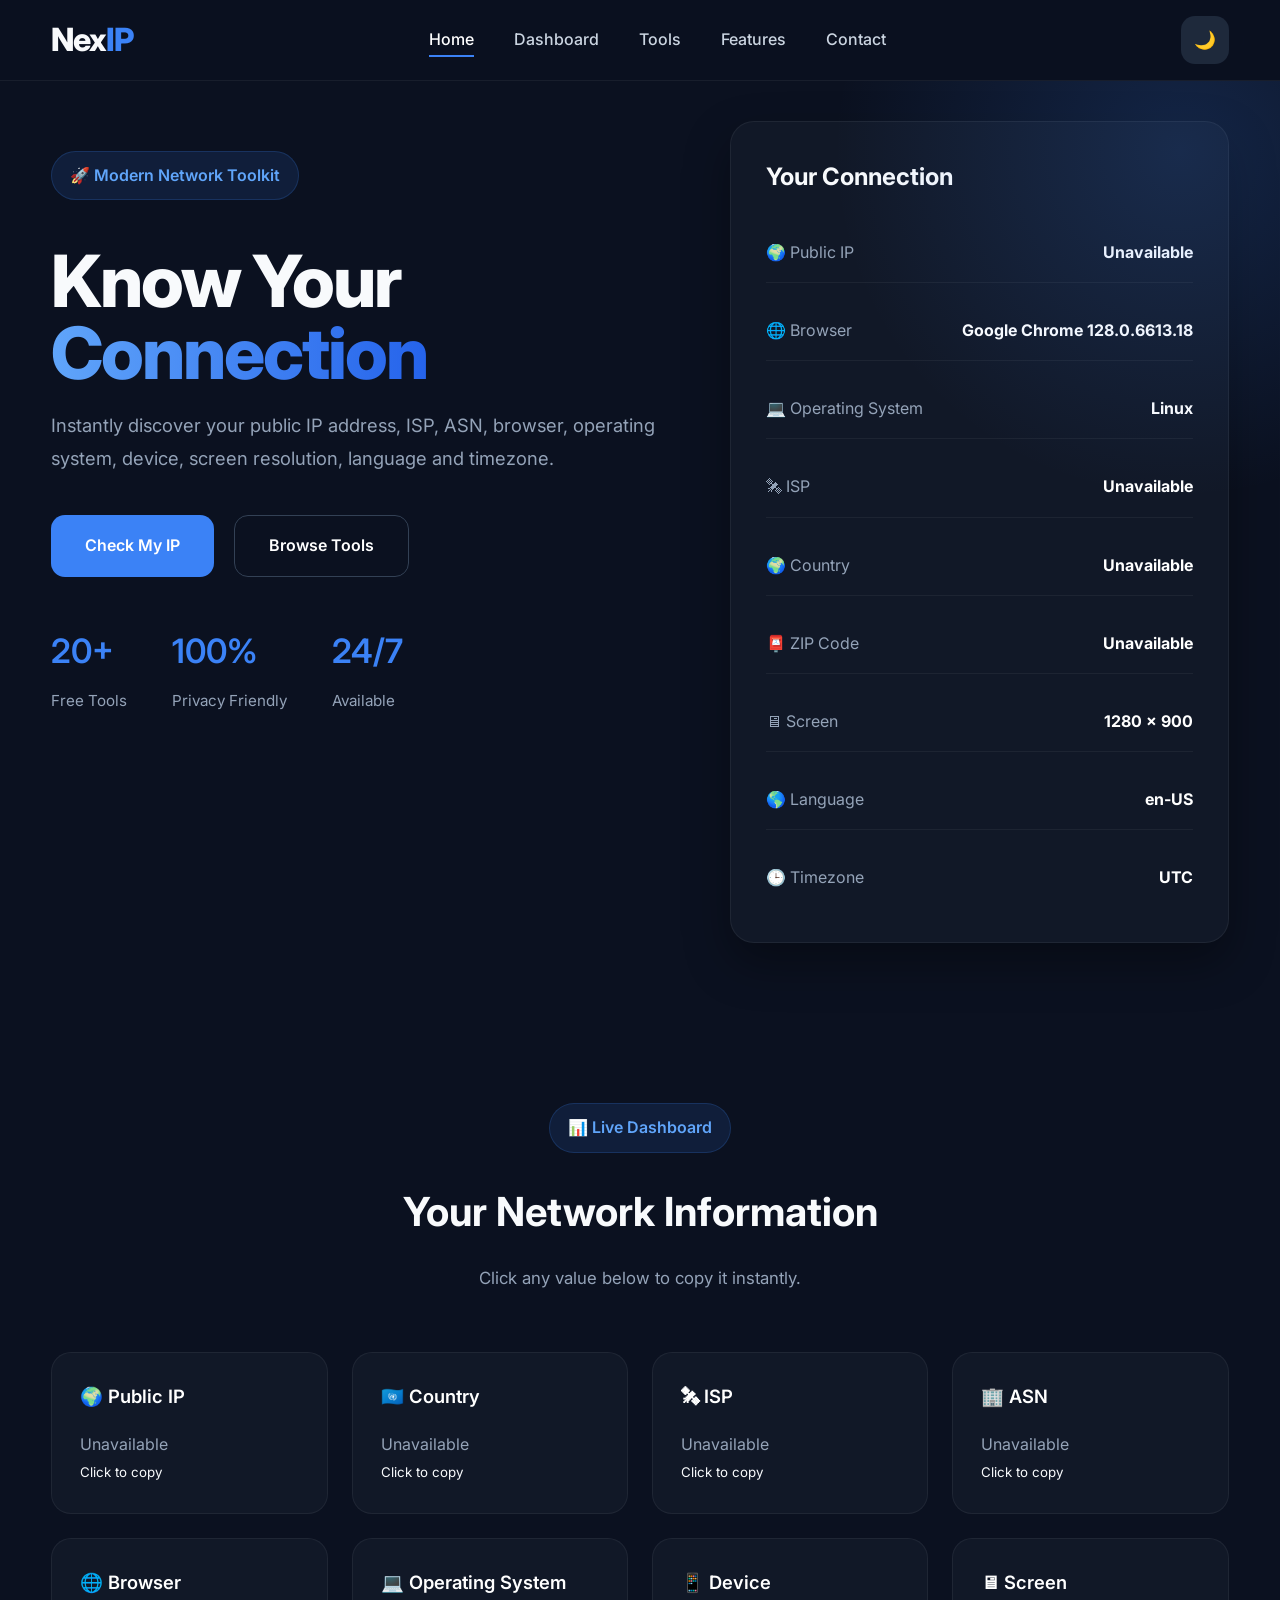
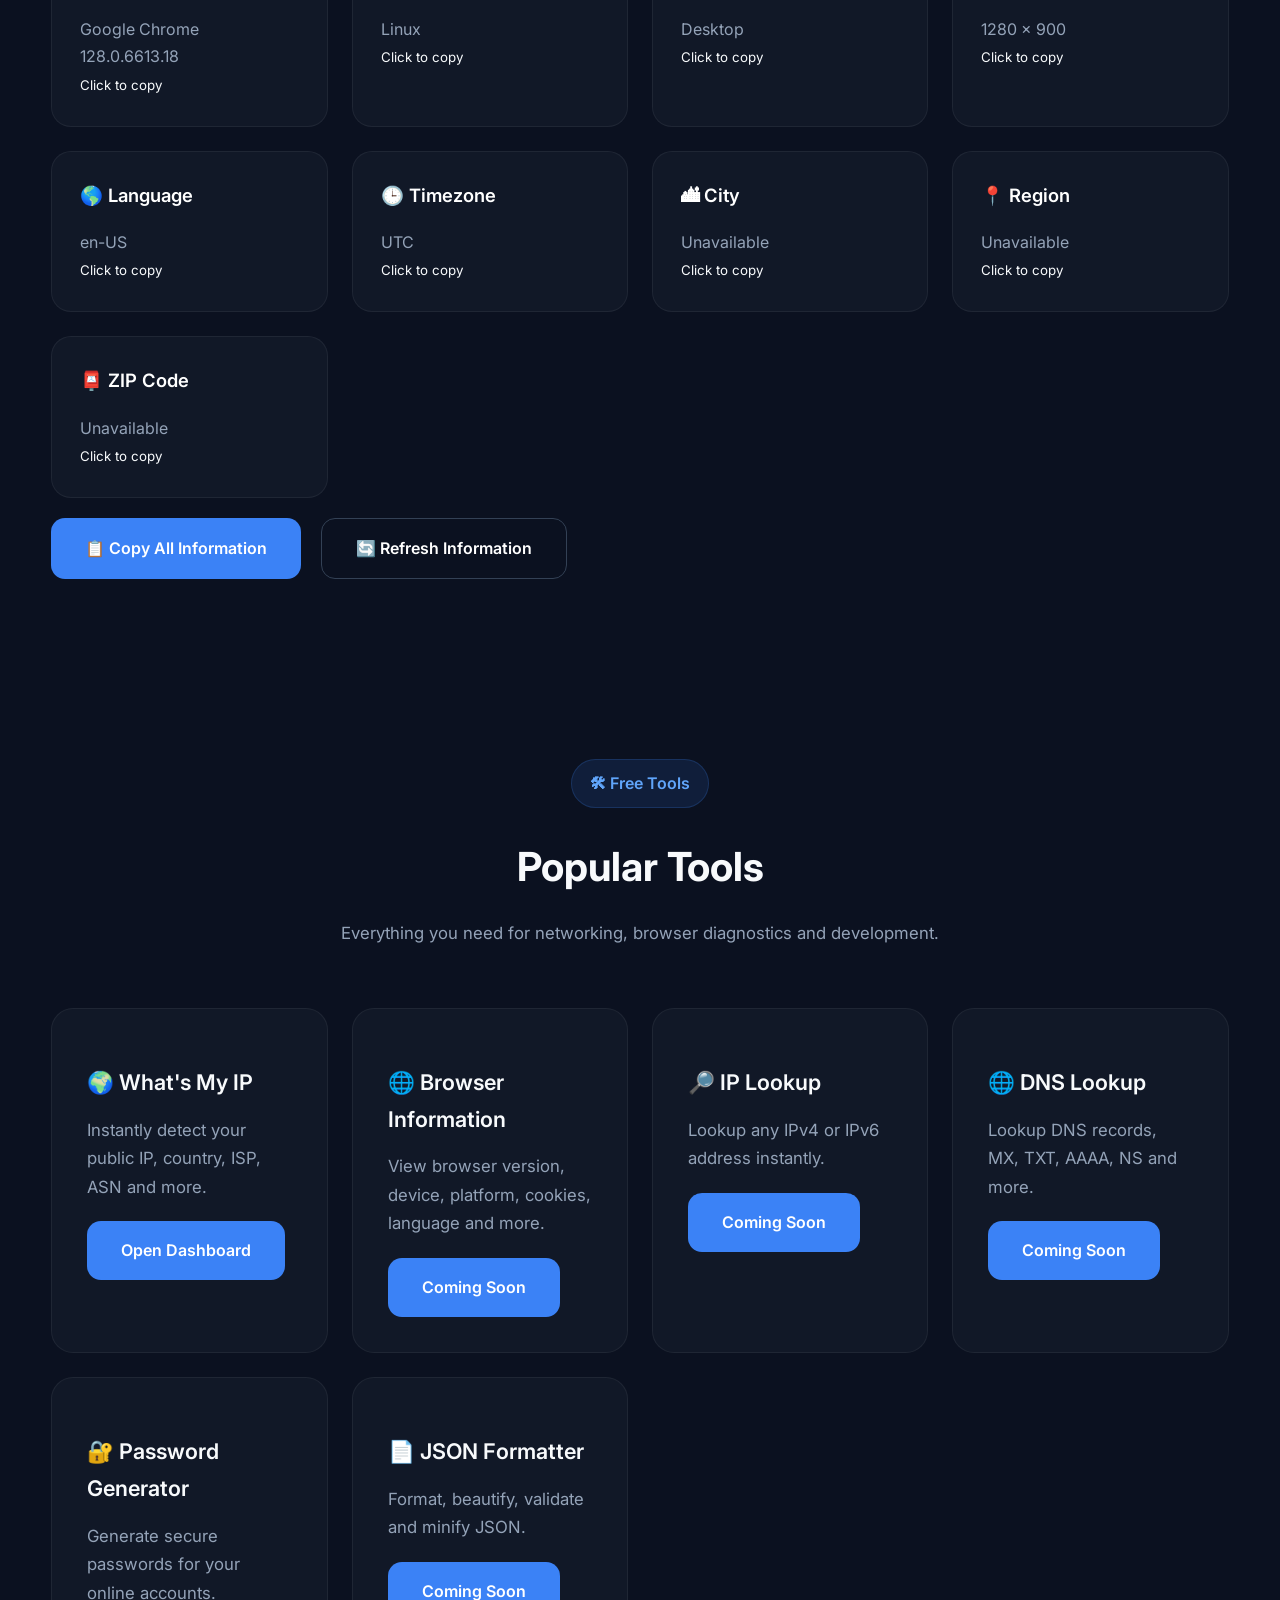
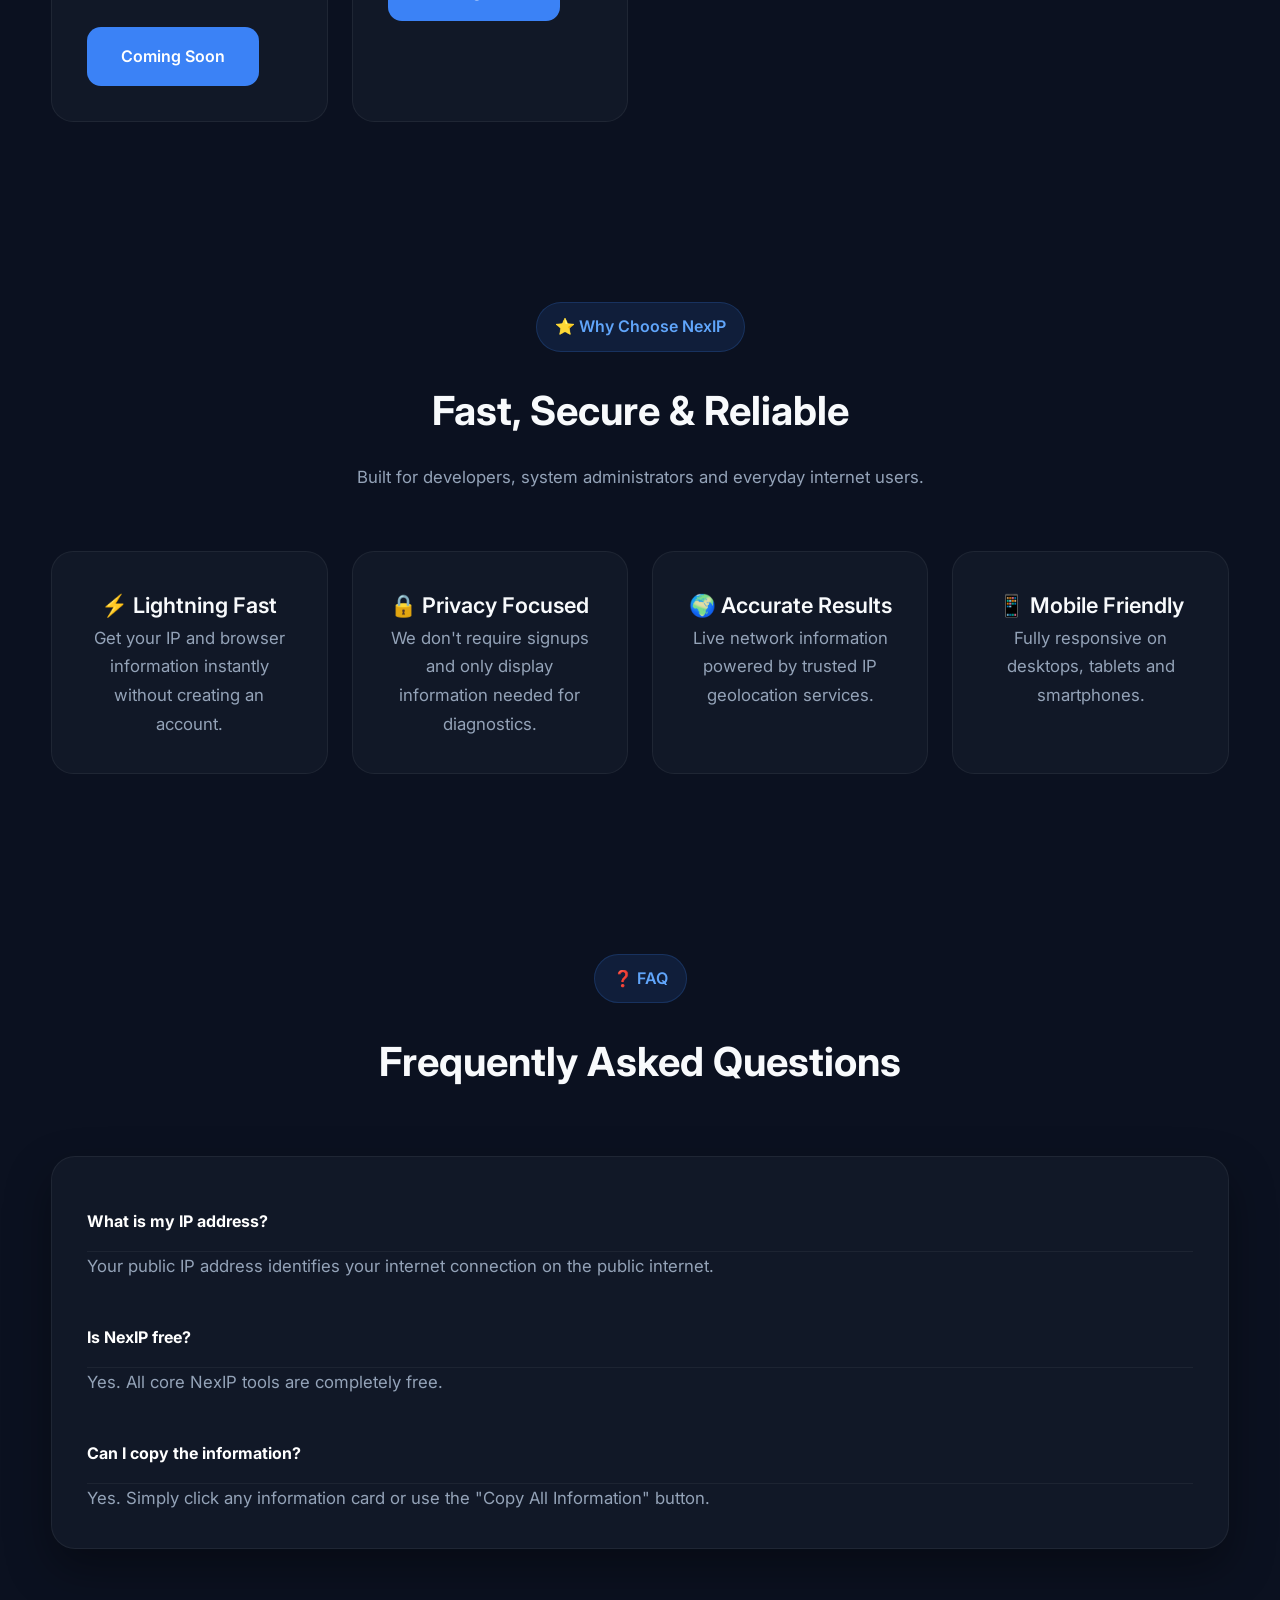
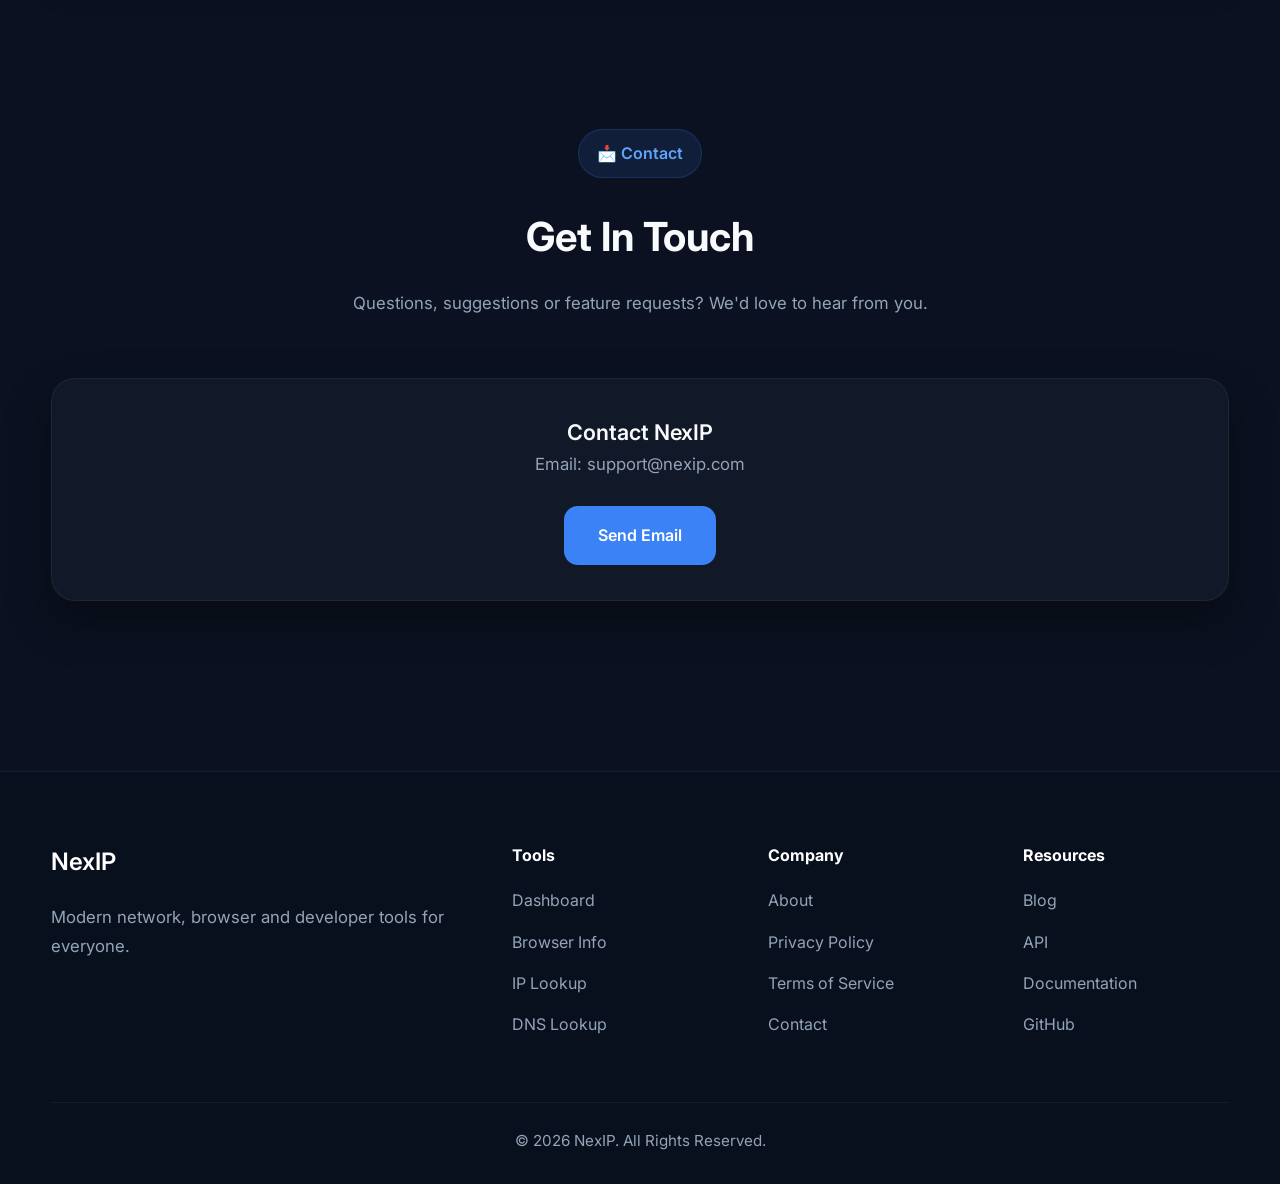
==== index.html @ c6bbadc9 "Initial website" ====
<!DOCTYPE html>
<html lang="en">

<head>

    <meta charset="UTF-8">

    <meta name="viewport"
          content="width=device-width, initial-scale=1.0">

    <title>NexIP | Modern IP & Network Tools</title>

    <meta name="description"
          content="Free IP address checker, browser information, DNS lookup, IP lookup and network tools.">

    <meta name="theme-color"
          content="#0B1120">

    <link rel="preconnect"
          href="https://fonts.googleapis.com">

    <link rel="preconnect"
          href="https://fonts.gstatic.com"
          crossorigin>

    <link href="https://fonts.googleapis.com/css2?family=Inter:wght@300;400;500;600;700;800&display=swap"
          rel="stylesheet">

    <link rel="stylesheet"
          href="css/main.css">

</head>

<body>

<!-- ==========================================
     HEADER
========================================== -->

<header class="header">

    <div class="container">

        <nav class="navbar">

            <a href="index.html"
               class="logo">

                Nex<span>IP</span>

            </a>

            <ul class="nav-links">

                <li>

                    <a class="active"
                       href="index.html">

                        Home

                    </a>

                </li>

                <li>

                    <a href="#dashboard">

                        Dashboard

                    </a>

                </li>

                <li>

                    <a href="#tools">

                        Tools

                    </a>

                </li>

                <li>

                    <a href="#features">

                        Features

                    </a>

                </li>

                <li>

                    <a href="#contact">

                        Contact

                    </a>

                </li>

            </ul>

            <div class="nav-actions">

                <button id="themeToggle">

                    🌙

                </button>

                <button
                    class="mobile-menu"
                    id="menuToggle">

                    ☰

                </button>

            </div>

        </nav>

    </div>

</header>

<!-- ==========================================
     HERO
========================================== -->

<section class="hero">

    <div class="container">

        <div class="hero-grid">

            <div class="hero-content fade-up">

                <span class="section-badge">

                    🚀 Modern Network Toolkit

                </span>

                <h1>

                    Know Your

                    <span>

                        Connection

                    </span>

                </h1>

                <p>

                    Instantly discover your public IP address,
                    ISP,
                    ASN,
                    browser,
                    operating system,
                    device,
                    screen resolution,
                    language and timezone.

                </p>

                <div class="hero-buttons">

                    <a href="#dashboard"
                       class="btn-primary">

                        Check My IP

                    </a>

                    <a href="#tools"
                       class="btn-secondary">

                        Browse Tools

                    </a>

                </div>

                <div class="hero-stats">

                    <div class="hero-stat">

                        <h3>

                            20+

                        </h3>

                        <p>

                            Free Tools

                        </p>

                    </div>

                    <div class="hero-stat">

                        <h3>

                            100%

                        </h3>

                        <p>

                            Privacy Friendly

                        </p>

                    </div>

                    <div class="hero-stat">

                        <h3>

                            24/7

                        </h3>

                        <p>

                            Available

                        </p>

                    </div>

                </div>

            </div>

            <div class="hero-card fade-up">

                <div class="card-header">

                    Your Connection

                </div>

                <div class="info-table">

                    <div class="info-row">

                        <span>🌍 Public IP</span>

                        <strong id="ip">

                            Loading...

                        </strong>

                    </div>

                    <div class="info-row">

                        <span>🌐 Browser</span>

                        <strong id="browser">

                            Detecting...

                        </strong>

                    </div>

                    <div class="info-row">

                        <span>💻 Operating System</span>

                        <strong id="os">

                            Detecting...

                        </strong>

                    </div>

                    <div class="info-row">

                        <span>🛰 ISP</span>

                        <strong id="isp">

                            Loading...

                        </strong>

                    </div>

                    <div class="info-row">

                        <span>🌍 Country</span>

                        <strong id="country">

                            Loading...

                        </strong>

                    </div>

                    <div class="info-row">

    <span>📮 ZIP Code</span>

    <strong id="postal">

        Loading...

    </strong>

</div>

                    <div class="info-row">

                        <span>🖥 Screen</span>

                        <strong id="screen">

                            Detecting...

                        </strong>

                    </div>

                    <div class="info-row">

                        <span>🌎 Language</span>

                        <strong id="language">

                            Detecting...

                        </strong>

                    </div>

                    <div class="info-row">

                        <span>🕒 Timezone</span>

                        <strong id="timezone">

                            Detecting...

                        </strong>

                    </div>

                </div>

            </div>

        </div>

    </div>

</section>

<!-- ==========================================
     LIVE DASHBOARD
========================================== -->

<section id="dashboard">

    <div class="container">

        <div class="section-header">

            <span class="section-badge">

                📊 Live Dashboard

            </span>

            <h2>

                Your Network Information

            </h2>

            <p>

                Click any value below to copy it instantly.

            </p>

        </div>

        <div class="stats-grid">
            <!-- ===========================
     Row 1
=========================== -->

<div class="stat-card copy-card" data-copy-target="ip">

    <h3>🌍 Public IP</h3>

    <p id="dashboard-ip">

        Loading...

    </p>

    <small>Click to copy</small>

</div>

<div class="stat-card copy-card" data-copy-target="country">

    <h3>🇺🇳 Country</h3>

    <p id="dashboard-country">

        Loading...

    </p>

    <small>Click to copy</small>

</div>

<div class="stat-card copy-card" data-copy-target="isp">

    <h3>🛰 ISP</h3>

    <p id="dashboard-isp">

        Loading...

    </p>

    <small>Click to copy</small>

</div>

<div class="stat-card copy-card" data-copy-target="asn">

    <h3>🏢 ASN</h3>

    <p id="dashboard-asn">

        Loading...

    </p>

    <small>Click to copy</small>

</div>

<!-- ===========================
     Row 2
=========================== -->

<div class="stat-card copy-card" data-copy-target="browser">

    <h3>🌐 Browser</h3>

    <p id="dashboard-browser">

        Detecting...

    </p>

    <small>Click to copy</small>

</div>

<div class="stat-card copy-card" data-copy-target="os">

    <h3>💻 Operating System</h3>

    <p id="dashboard-os">

        Detecting...

    </p>

    <small>Click to copy</small>

</div>

<div class="stat-card copy-card" data-copy-target="device">

    <h3>📱 Device</h3>

    <p id="dashboard-device">

        Detecting...

    </p>

    <small>Click to copy</small>

</div>

<div class="stat-card copy-card" data-copy-target="screen">

    <h3>🖥 Screen</h3>

    <p id="dashboard-screen">

        Detecting...

    </p>

    <small>Click to copy</small>

</div>

<!-- ===========================
     Row 3
=========================== -->

<div class="stat-card copy-card" data-copy-target="language">

    <h3>🌎 Language</h3>

    <p id="dashboard-language">

        Detecting...

    </p>

    <small>Click to copy</small>

</div>

<div class="stat-card copy-card" data-copy-target="timezone">

    <h3>🕒 Timezone</h3>

    <p id="dashboard-timezone">

        Detecting...

    </p>

    <small>Click to copy</small>

</div>

<div class="stat-card copy-card" data-copy-target="city">

    <h3>🏙 City</h3>

    <p id="dashboard-city">

        Loading...

    </p>

    <small>Click to copy</small>

</div>

<div class="stat-card copy-card" data-copy-target="region">

    <h3>📍 Region</h3>

    <p id="dashboard-region">

        Loading...

    </p>

    <small>Click to copy</small>

</div>
<div class="stat-card copy-card" data-copy-target="postal">

    <h3>📮 ZIP Code</h3>

    <p id="dashboard-postal">

        Loading...

    </p>

    <small>Click to copy</small>

</div>

</div>

<div class="hero-buttons mt-5">

    <button
        id="copyAll"
        class="btn-primary">

        📋 Copy All Information

    </button>

    <button
        id="refreshInfo"
        class="btn-secondary">

        🔄 Refresh Information

    </button>

</div>

</div>

</section>

<!-- ===========================
     TOOLS
=========================== -->

<section id="tools">

<div class="container">

<div class="section-header">

<span class="section-badge">

🛠 Free Tools

</span>

<h2>

Popular Tools

</h2>

<p>

Everything you need for networking,
browser diagnostics
and development.

</p>

</div>

<div class="stats-grid">

<div class="tool-card">

<h3>

🌍 What's My IP

</h3>

<p>

Instantly detect your public IP,
country,
ISP,
ASN and more.

</p>

<a href="#dashboard"
class="btn-primary">

Open Dashboard

</a>

</div>

<div class="tool-card">

<h3>

🌐 Browser Information

</h3>

<p>

View browser version,
device,
platform,
cookies,
language
and more.

</p>

<a href="#"
class="btn-primary">

Coming Soon

</a>

</div>

<div class="tool-card">

<h3>

🔎 IP Lookup

</h3>

<p>

Lookup any IPv4
or IPv6 address
instantly.

</p>

<a href="#"
class="btn-primary">

Coming Soon

</a>

</div>

<div class="tool-card">

<h3>

🌐 DNS Lookup

</h3>

<p>

Lookup DNS records,
MX,
TXT,
AAAA,
NS and more.

</p>

<a href="#"
class="btn-primary">

Coming Soon

</a>

</div>

<div class="tool-card">

<h3>

🔐 Password Generator

</h3>

<p>

Generate secure passwords
for your online accounts.

</p>

<a href="#"
class="btn-primary">

Coming Soon

</a>

</div>

<div class="tool-card">

<h3>

📄 JSON Formatter

</h3>

<p>

Format,
beautify,
validate
and minify JSON.

</p>

<a href="#"
class="btn-primary">

Coming Soon

</a>

</div>

</div>

</div>

</section>
<!-- ==========================================
     FEATURES
========================================== -->

<section id="features">

    <div class="container">

        <div class="section-header">

            <span class="section-badge">

                ⭐ Why Choose NexIP

            </span>

            <h2>

                Fast, Secure & Reliable

            </h2>

            <p>

                Built for developers, system administrators and everyday internet users.

            </p>

        </div>

        <div class="stats-grid">

            <div class="feature-card">

                <h3>

                    ⚡ Lightning Fast

                </h3>

                <p>

                    Get your IP and browser information instantly without creating an account.

                </p>

            </div>

            <div class="feature-card">

                <h3>

                    🔒 Privacy Focused

                </h3>

                <p>

                    We don't require signups and only display information needed for diagnostics.

                </p>

            </div>

            <div class="feature-card">

                <h3>

                    🌍 Accurate Results

                </h3>

                <p>

                    Live network information powered by trusted IP geolocation services.

                </p>

            </div>

            <div class="feature-card">

                <h3>

                    📱 Mobile Friendly

                </h3>

                <p>

                    Fully responsive on desktops, tablets and smartphones.

                </p>

            </div>

        </div>

    </div>

</section>

<!-- ==========================================
     FAQ
========================================== -->

<section>

    <div class="container">

        <div class="section-header">

            <span class="section-badge">

                ❓ FAQ

            </span>

            <h2>

                Frequently Asked Questions

            </h2>

        </div>

        <div class="hero-card">

            <div class="info-row">

                <strong>

                    What is my IP address?

                </strong>

            </div>

            <p>

                Your public IP address identifies your internet connection on the public internet.

            </p>

            <br>

            <div class="info-row">

                <strong>

                    Is NexIP free?

                </strong>

            </div>

            <p>

                Yes. All core NexIP tools are completely free.

            </p>

            <br>

            <div class="info-row">

                <strong>

                    Can I copy the information?

                </strong>

            </div>

            <p>

                Yes. Simply click any information card or use the "Copy All Information" button.

            </p>

        </div>

    </div>

</section>

<!-- ==========================================
     CONTACT
========================================== -->

<section id="contact">

    <div class="container">

        <div class="section-header">

            <span class="section-badge">

                📩 Contact

            </span>

            <h2>

                Get In Touch

            </h2>

            <p>

                Questions, suggestions or feature requests? We'd love to hear from you.

            </p>

        </div>

        <div class="hero-card text-center">

            <h3>

                Contact NexIP

            </h3>

            <p>

                Email:
                support@nexip.com

            </p>

            <br>

            <a href="mailto:support@nexip.com"
               class="btn-primary">

                Send Email

            </a>

        </div>

    </div>

</section>

<!-- ==========================================
     FOOTER
========================================== -->

<footer class="footer">

    <div class="container">

        <div class="footer-grid">

            <div>

                <h3>

                    NexIP

                </h3>

                <p>

                    Modern network, browser and developer tools for everyone.

                </p>

            </div>

            <div>

                <h4>

                    Tools

                </h4>

                <ul>

                    <li><a href="#dashboard">Dashboard</a></li>

                    <li><a href="#">Browser Info</a></li>

                    <li><a href="#">IP Lookup</a></li>

                    <li><a href="#">DNS Lookup</a></li>

                </ul>

            </div>

            <div>

                <h4>

                    Company

                </h4>

                <ul>

                    <li><a href="#">About</a></li>

                    <li><a href="#">Privacy Policy</a></li>

                    <li><a href="#">Terms of Service</a></li>

                    <li><a href="#contact">Contact</a></li>

                </ul>

            </div>

            <div>

                <h4>

                    Resources

                </h4>

                <ul>

                    <li><a href="#">Blog</a></li>

                    <li><a href="#">API</a></li>

                    <li><a href="#">Documentation</a></li>

                    <li><a href="#">GitHub</a></li>

                </ul>

            </div>

        </div>

        <div class="footer-bottom">

            © 2026 NexIP. All Rights Reserved.

        </div>

    </div>

</footer>

<script type="module" src="js/main.js"></script>

</body>

</html>
---- css/main.css ----
/*
==========================================
NexIP v1.0
Main Stylesheet
==========================================
*/

/* Google Font */
@import url('https://fonts.googleapis.com/css2?family=Inter:wght@300;400;500;600;700;800&display=swap');

/* Layout */
@import url("./layout.css");

/* Components */
@import url("./navbar.css");
@import url("./hero.css");
@import url("./cards.css");
@import url("./footer.css");

/* Responsive */
@import url("./responsive.css");

/*
==========================================
CSS Variables
==========================================
*/

:root{

    --bg:#0B1120;

    --surface:#111827;

    --surface-2:#1F2937;

    --border:#334155;

    --primary:#3B82F6;

    --primary-hover:#2563EB;

    --accent:#06B6D4;

    --text:#F8FAFC;

    --text-muted:#94A3B8;

    --radius:18px;

    --shadow:
        0 15px 40px rgba(0,0,0,.35);

    --transition:.30s ease;

    --container:1200px;

}

/*
==========================================
Reset
==========================================
*/

*{

    margin:0;

    padding:0;

    box-sizing:border-box;

}

html{

    scroll-behavior:smooth;

}

body{

    font
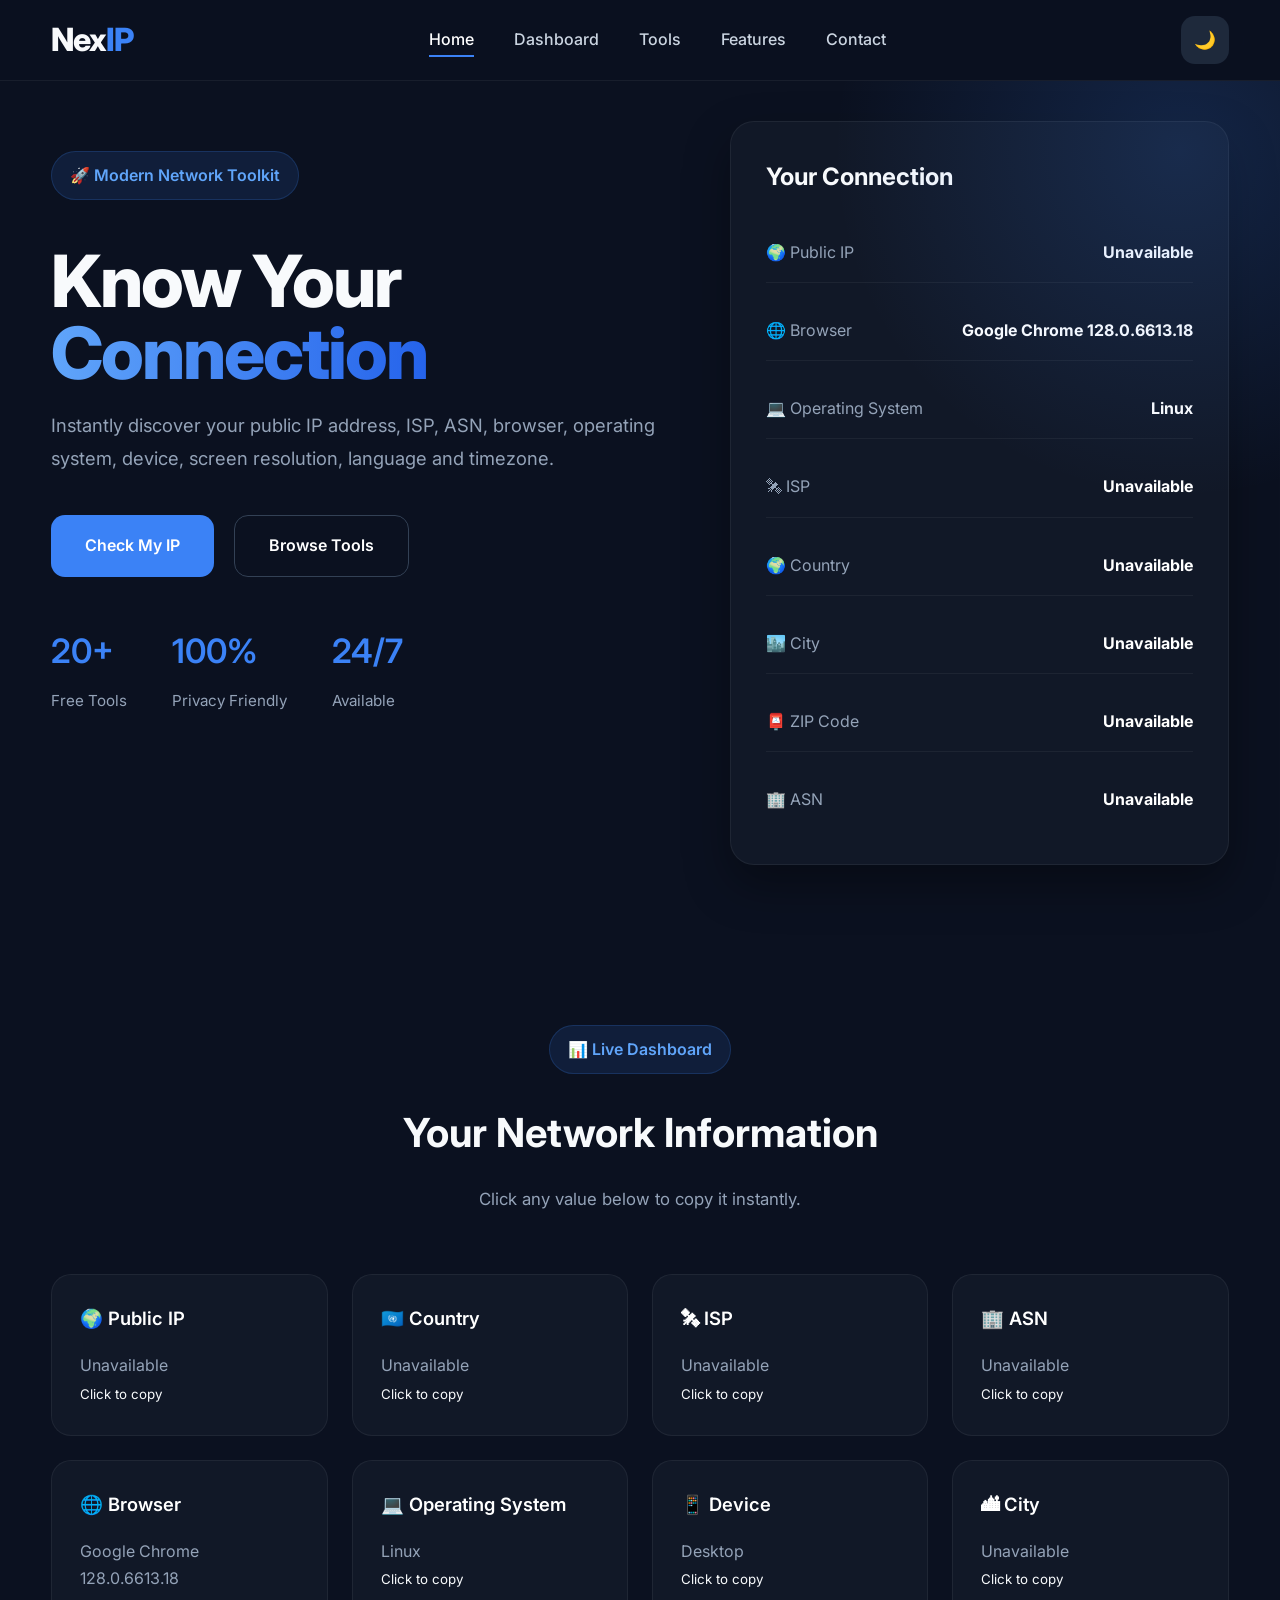
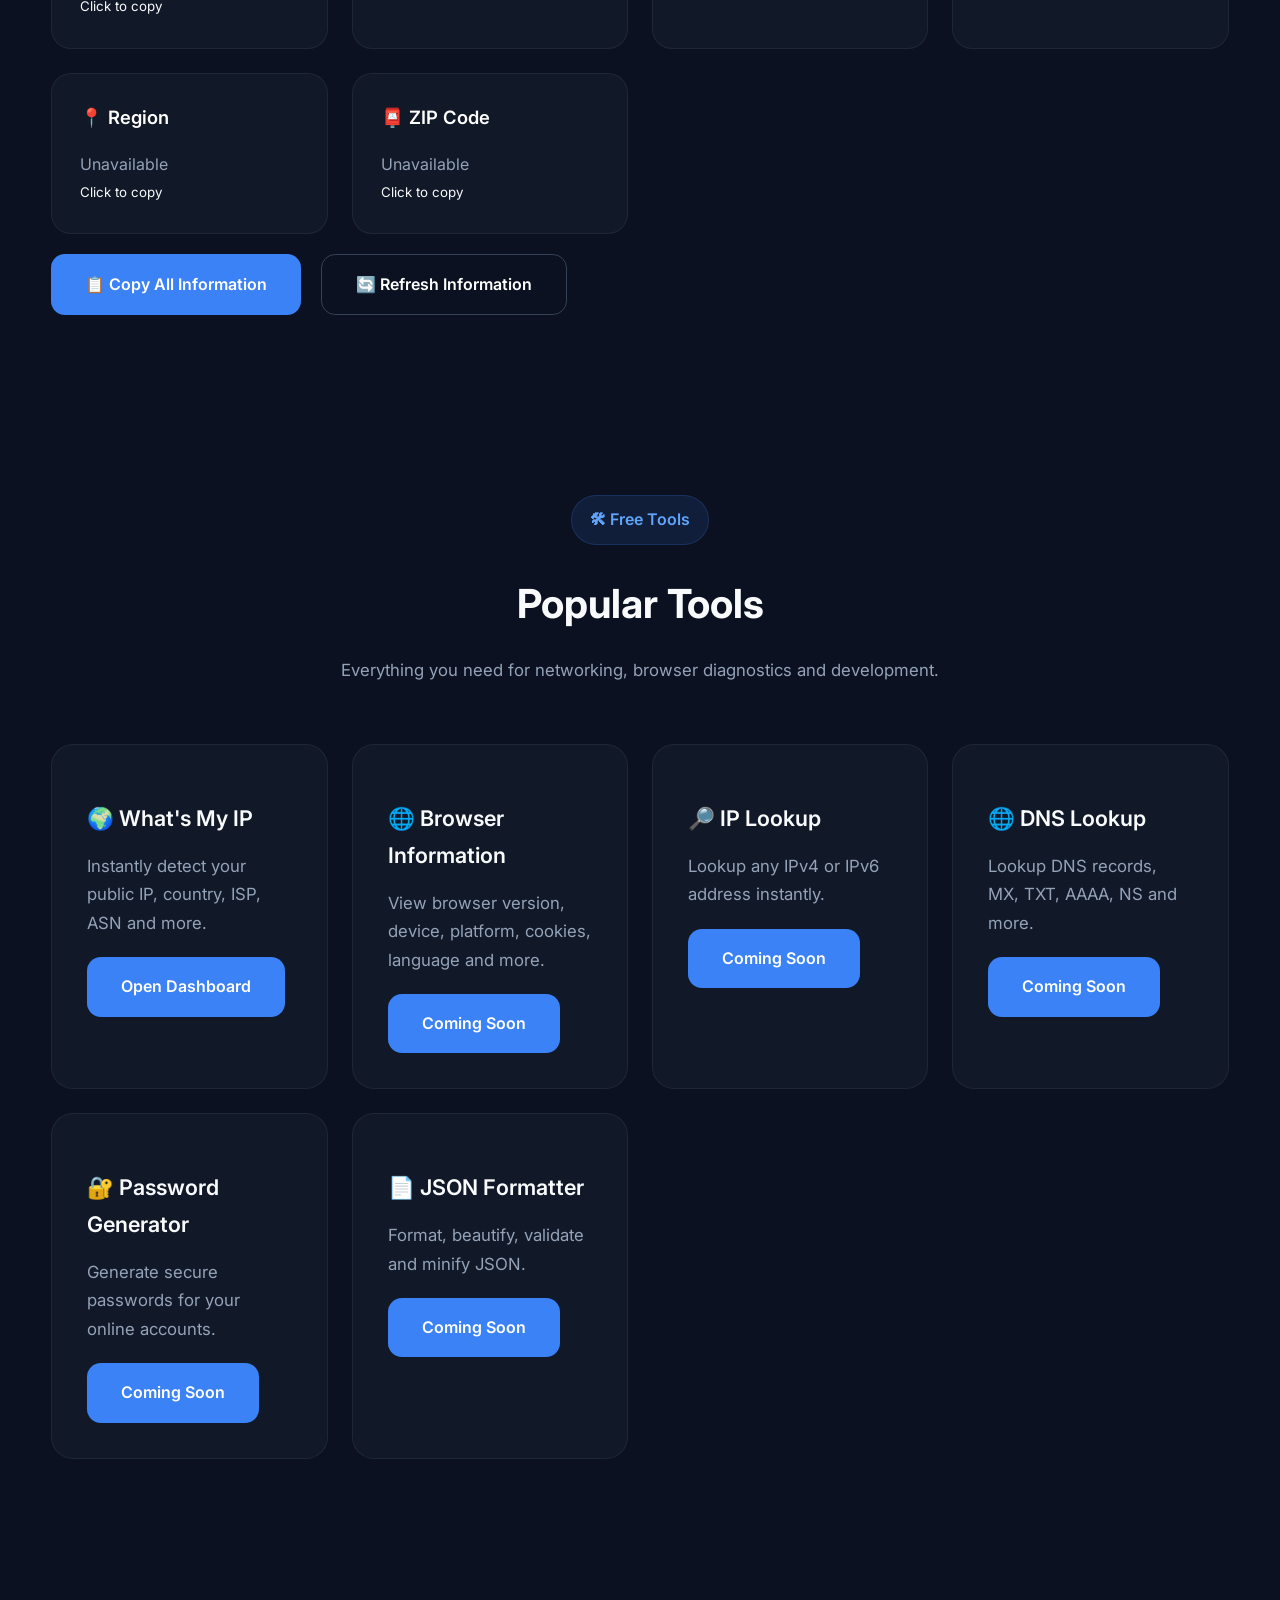
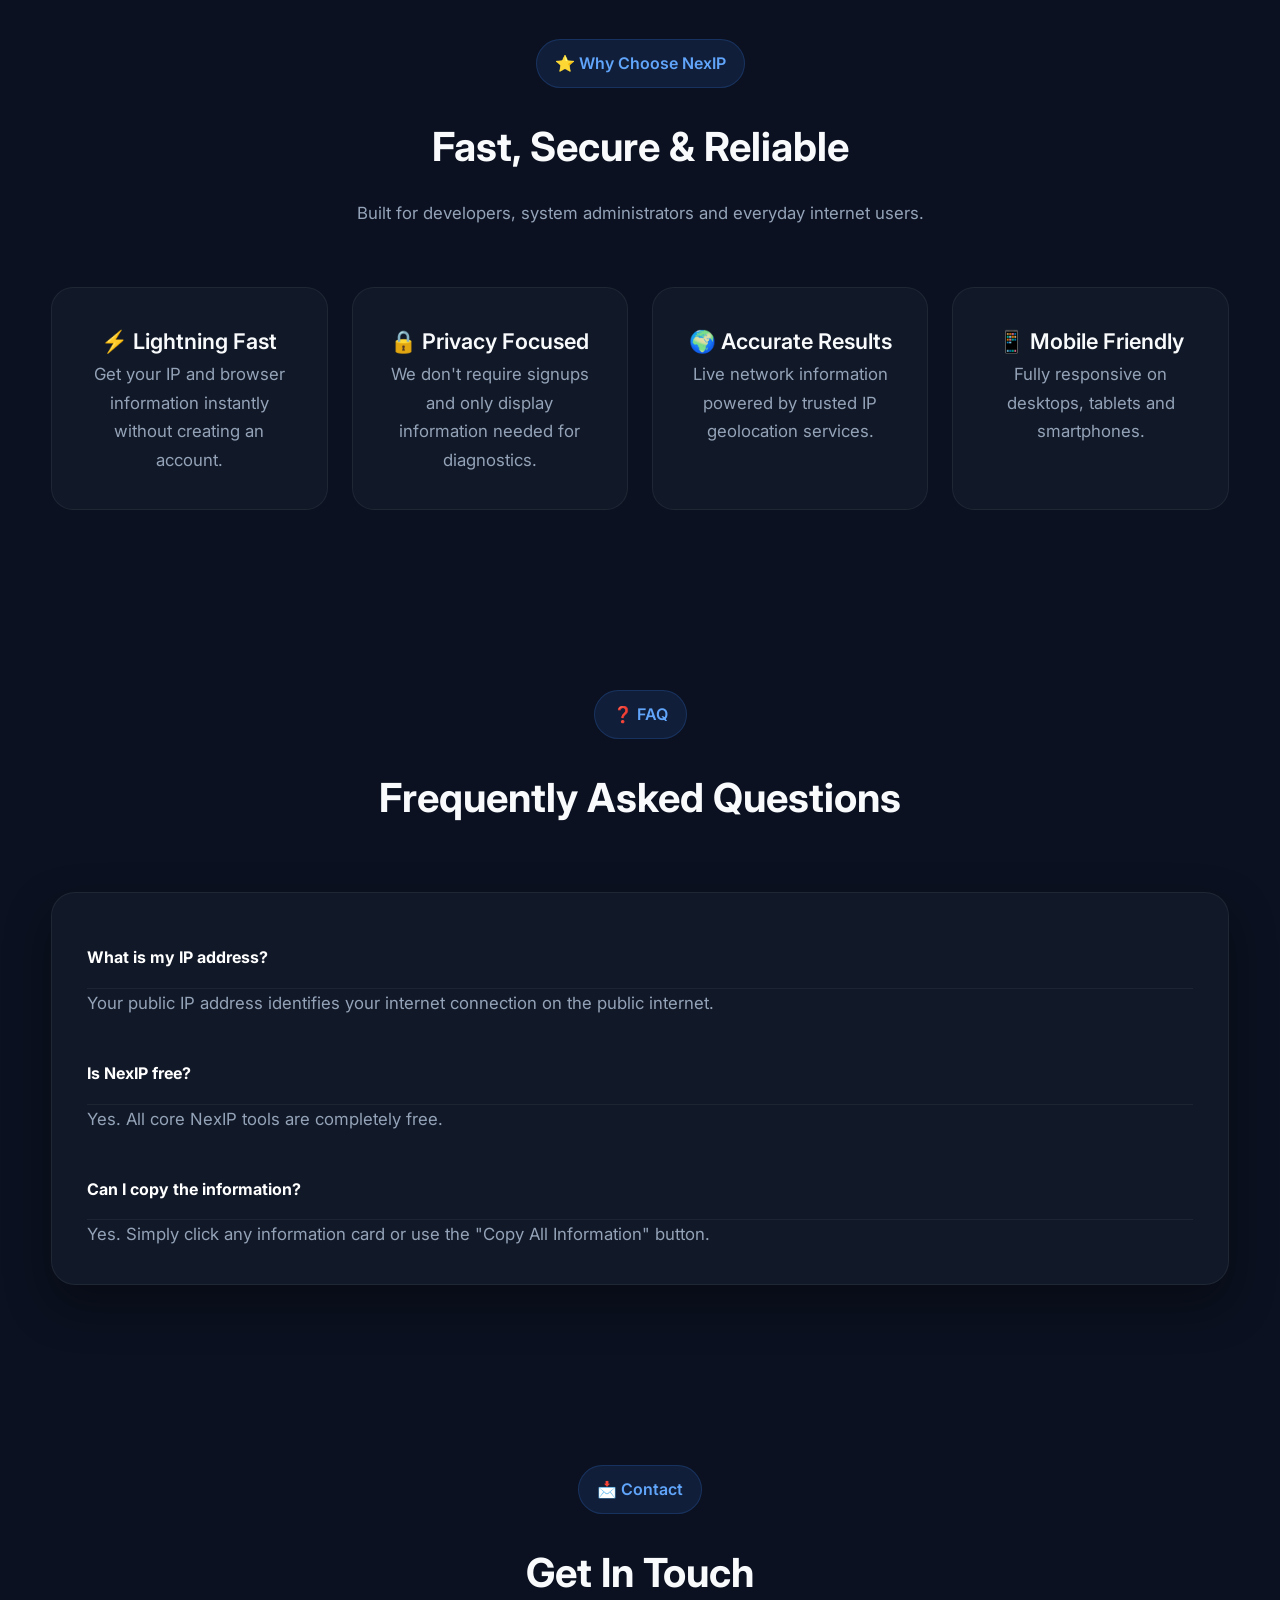
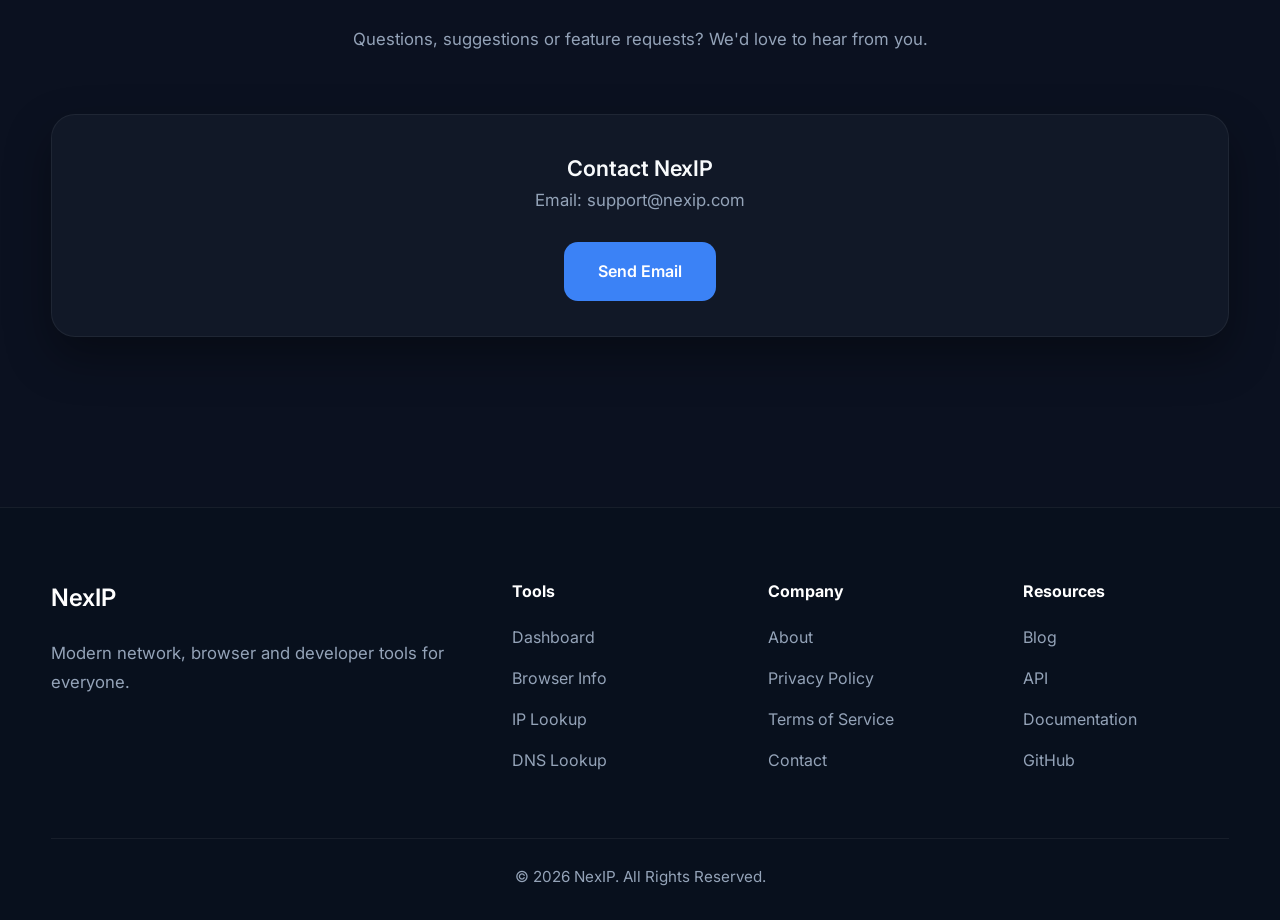
==== commit 4e921780: "Update index.html" ====
--- a/index.html
+++ b/index.html
@@ -2,6 +2,17 @@
 <html lang="en">
 
 <head>
+
+    <!-- Google tag (gtag.js) -->
+<script async src="https://www.googletagmanager.com/gtag/js?id=G-XM204EVNWJ"></script>
+<script>
+  window.dataLayer = window.dataLayer || [];
+  function gtag(){dataLayer.push(arguments);}
+  gtag('js', new Date());
+
+  gtag('config', 'G-XM204EVNWJ');
+</script>
+
 
     <meta charset="UTF-8">
 
@@ -316,23 +327,23 @@
 
                     <div class="info-row">
 
-    <span>📮 ZIP Code</span>
-
-    <strong id="postal">
-
-        Loading...
-
-    </strong>
-
-</div>
+                        <span>🏙️ City</span>
+
+                        <strong id="city">
+
+                            Loading...
+
+                        </strong>
+
+                    </div>
 
                     <div class="info-row">
 
-                        <span>🖥 Screen</span>
-
-                        <strong id="screen">
-
-                            Detecting...
+                        <span>📮 ZIP Code</span>
+
+                        <strong id="postal">
+
+                            Loading...
 
                         </strong>
 
@@ -340,23 +351,11 @@
 
                     <div class="info-row">
 
-                        <span>🌎 Language</span>
-
-                        <strong id="language">
-
-                            Detecting...
-
-                        </strong>
-
-                    </div>
-
-                    <div class="info-row">
-
-                        <span>🕒 Timezone</span>
-
-                        <strong id="timezone">
-
-                            Detecting...
+                        <span>🏢 ASN</span>
+
+                        <strong id="asn">
+
+                            Loading...
 
                         </strong>
 
@@ -509,51 +508,15 @@
 
 </div>
 
-<div class="stat-card copy-card" data-copy-target="screen">
-
-    <h3>🖥 Screen</h3>
-
-    <p id="dashboard-screen">
-
-        Detecting...
-
-    </p>
-
-    <small>Click to copy</small>
-
-</div>
+
 
 <!-- ===========================
      Row 3
 =========================== -->
 
-<div class="stat-card copy-card" data-copy-target="language">
-
-    <h3>🌎 Language</h3>
-
-    <p id="dashboard-language">
-
-        Detecting...
-
-    </p>
-
-    <small>Click to copy</small>
-
-</div>
-
-<div class="stat-card copy-card" data-copy-target="timezone">
-
-    <h3>🕒 Timezone</h3>
-
-    <p id="dashboard-timezone">
-
-        Detecting...
-
-    </p>
-
-    <small>Click to copy</small>
-
-</div>
+
+
+
 
 <div class="stat-card copy-card" data-copy-target="city">
 
@@ -1171,4 +1134,4 @@
 
 </body>
 
-</html>+</html>
